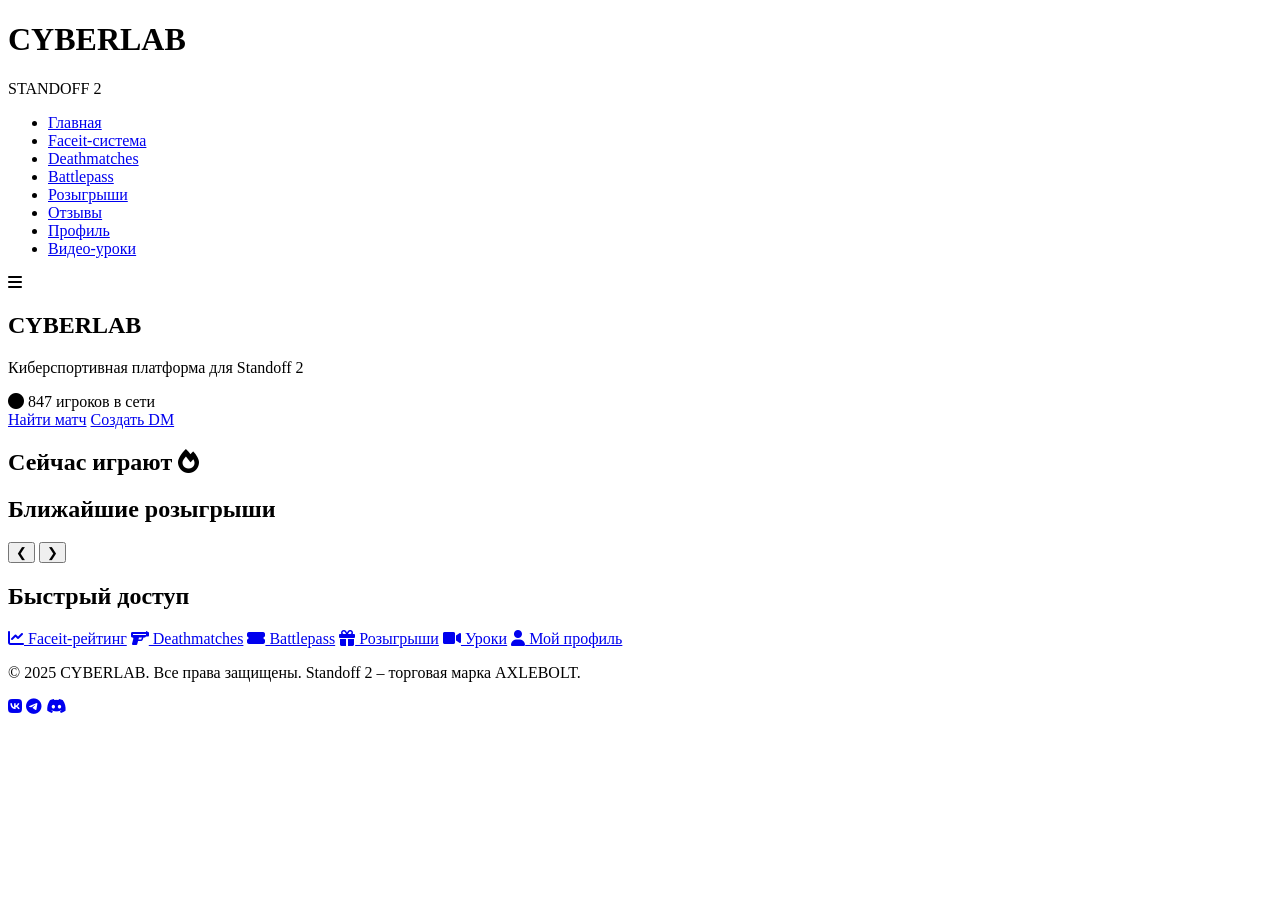
==== index.html @ 2748808c "Create index.html" ====
<!DOCTYPE html>
<html lang="ru">
<head>
    <meta charset="UTF-8">
    <meta name="viewport" content="width=device-width, initial-scale=1.0, user-scalable=yes">
    <title>CYBERLAB | Standoff 2</title>
    <link rel="stylesheet" href="css/style.css">
    <link rel="stylesheet" href="https://cdnjs.cloudflare.com/ajax/libs/font-awesome/6.0.0-beta3/css/all.min.css">
</head>
<body>
    <header>
        <div class="container">
            <div class="logo">
                <h1>CYBERLAB</h1>
                <span>STANDOFF 2</span>
            </div>
            <nav>
                <ul>
                    <li><a href="index.html" class="active">Главная</a></li>
                    <li><a href="faceit.html">Faceit-система</a></li>
                    <li><a href="deathmatches.html">Deathmatches</a></li>
                    <li><a href="battlepass.html">Battlepass</a></li>
                    <li><a href="giveaways.html">Розыгрыши</a></li>
                    <li><a href="reviews.html">Отзывы</a></li>
                    <li><a href="profile.html">Профиль</a></li>
                    <li><a href="videos.html">Видео-уроки</a></li>
                </ul>
            </nav>
            <div class="burger">
                <i class="fas fa-bars"></i>
            </div>
        </div>
    </header>

    <main>
        <!-- Hero секция -->
        <section class="hero">
            <div class="hero-overlay"></div>
            <div class="container">
                <div class="hero-content">
                    <h1>CYBERLAB</h1>
                    <p>Киберспортивная платформа для Standoff 2</p>
                    <div class="online-counter">
                        <i class="fas fa-circle"></i>
                        <span id="onlineCount">847</span> игроков в сети
                    </div>
                    <div class="hero-buttons">
                        <a href="faceit.html" class="btn-primary">Найти матч</a>
                        <a href="deathmatches.html" class="btn-secondary">Создать DM</a>
                    </div>
                </div>
            </div>
        </section>

        <!-- Блок "Сейчас играют" -->
        <section class="live-matches">
            <div class="container">
                <h2>Сейчас играют <i class="fas fa-fire"></i></h2>
                <div class="matches-grid" id="liveMatches">
                    <!-- JS заполнит -->
                </div>
            </div>
        </section>

        <!-- Карусель анонсов розыгрышей -->
        <section class="giveaway-carousel">
            <div class="container">
                <h2>Ближайшие розыгрыши</h2>
                <div class="carousel-container">
                    <div class="carousel-slide" id="carouselSlide">
                        <!-- JS заполнит -->
                    </div>
                    <button class="carousel-btn prev" id="prevBtn">&#10094;</button>
                    <button class="carousel-btn next" id="nextBtn">&#10095;</button>
                </div>
            </div>
        </section>

        <!-- Быстрый доступ -->
        <section class="quick-links">
            <div class="container">
                <h2>Быстрый доступ</h2>
                <div class="links-grid">
                    <a href="faceit.html" class="link-card"><i class="fas fa-chart-line"></i> Faceit-рейтинг</a>
                    <a href="deathmatches.html" class="link-card"><i class="fas fa-gun"></i> Deathmatches</a>
                    <a href="battlepass.html" class="link-card"><i class="fas fa-ticket-alt"></i> Battlepass</a>
                    <a href="giveaways.html" class="link-card"><i class="fas fa-gift"></i> Розыгрыши</a>
                    <a href="videos.html" class="link-card"><i class="fas fa-video"></i> Уроки</a>
                    <a href="profile.html" class="link-card"><i class="fas fa-user"></i> Мой профиль</a>
                </div>
            </div>
        </section>
    </main>

    <footer>
        <div class="container">
            <p>&copy; 2025 CYBERLAB. Все права защищены. Standoff 2 – торговая марка AXLEBOLT.</p>
            <div class="socials">
                <a href="#"><i class="fab fa-vk"></i></a>
                <a href="#"><i class="fab fa-telegram"></i></a>
                <a href="#"><i class="fab fa-discord"></i></a>
            </div>
        </div>
    </footer>

    <script src="js/main.js"></script>
</body>
</html>
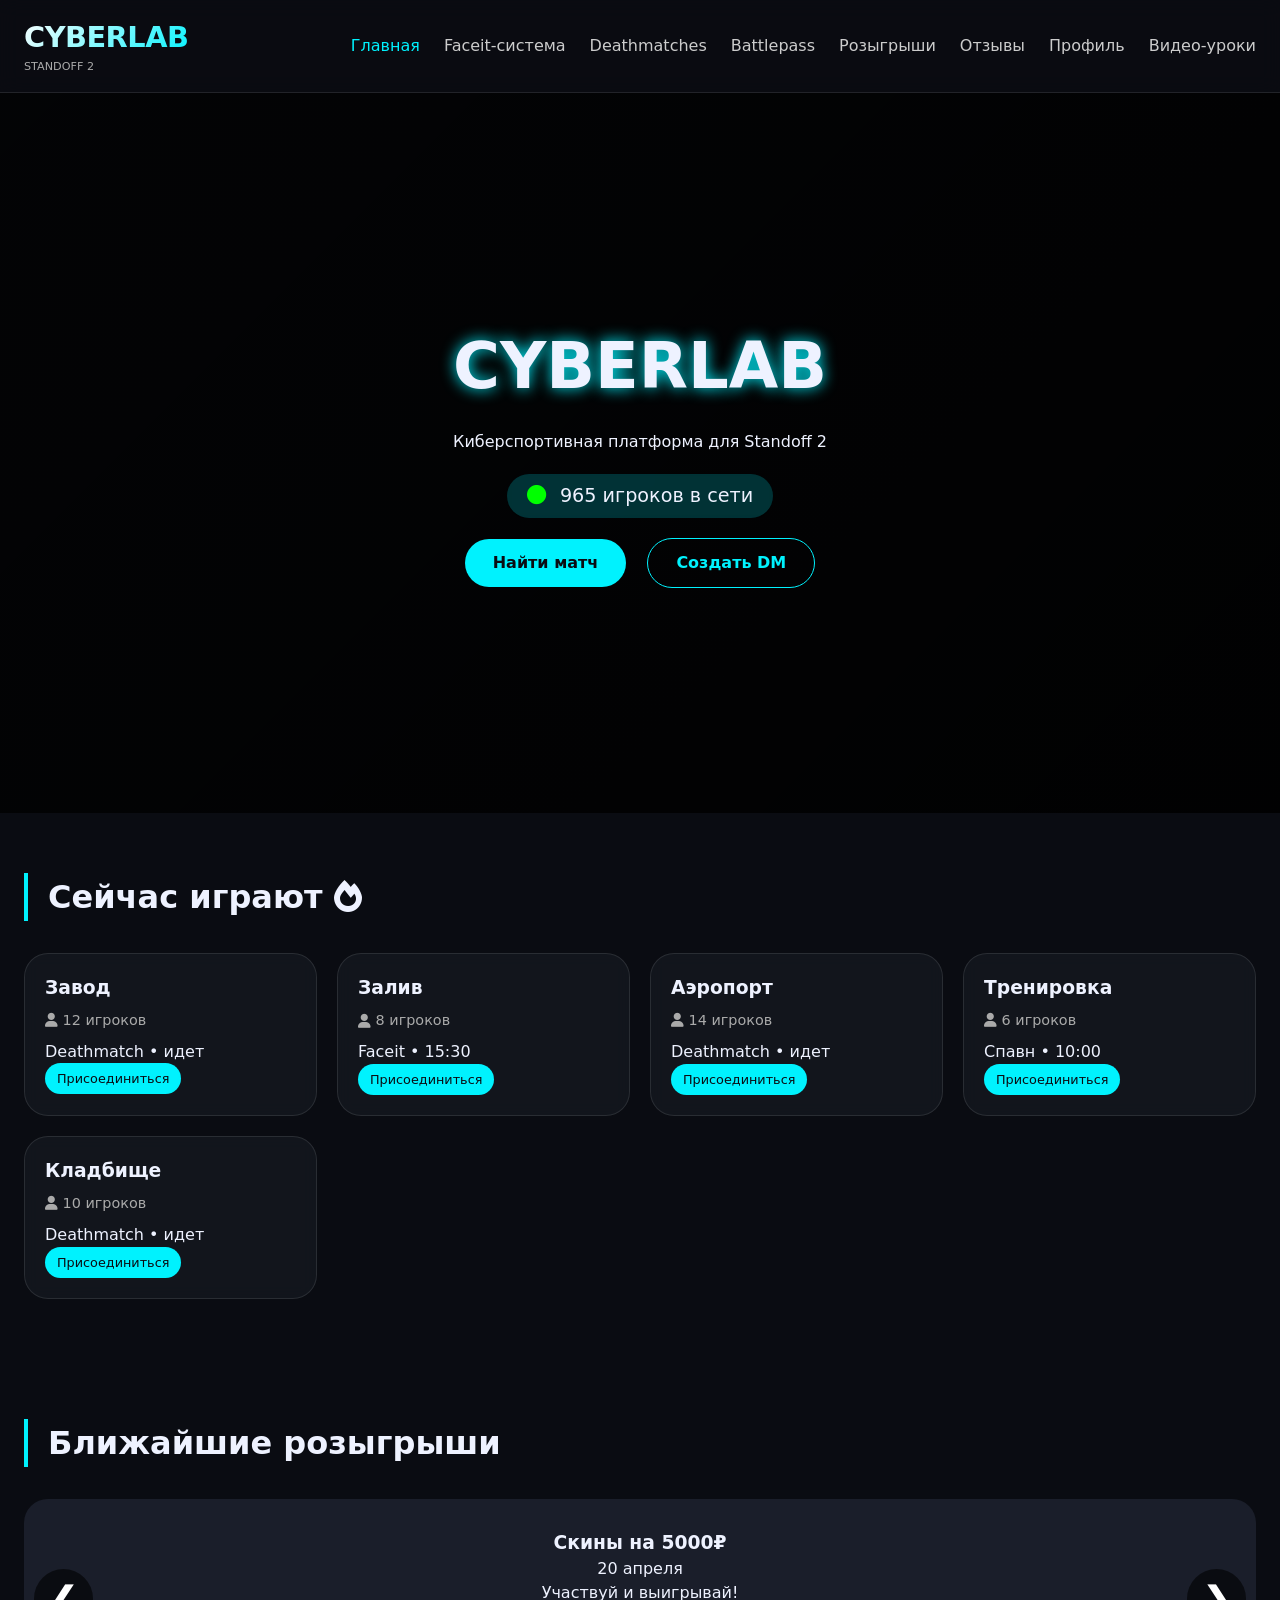
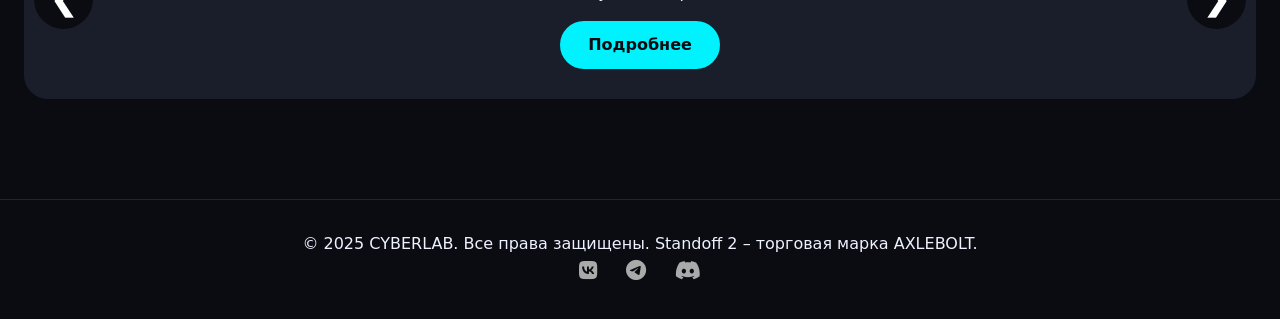
==== commit 91d1b38d: "Update index.html" ====
--- a/index.html
+++ b/index.html
@@ -75,21 +75,6 @@
                 </div>
             </div>
         </section>
-
-        <!-- Быстрый доступ -->
-        <section class="quick-links">
-            <div class="container">
-                <h2>Быстрый доступ</h2>
-                <div class="links-grid">
-                    <a href="faceit.html" class="link-card"><i class="fas fa-chart-line"></i> Faceit-рейтинг</a>
-                    <a href="deathmatches.html" class="link-card"><i class="fas fa-gun"></i> Deathmatches</a>
-                    <a href="battlepass.html" class="link-card"><i class="fas fa-ticket-alt"></i> Battlepass</a>
-                    <a href="giveaways.html" class="link-card"><i class="fas fa-gift"></i> Розыгрыши</a>
-                    <a href="videos.html" class="link-card"><i class="fas fa-video"></i> Уроки</a>
-                    <a href="profile.html" class="link-card"><i class="fas fa-user"></i> Мой профиль</a>
-                </div>
-            </div>
-        </section>
     </main>
 
     <footer>
--- a/css/style.css
+++ b/css/style.css
@@ -0,0 +1,311 @@
+* {
+    margin: 0;
+    padding: 0;
+    box-sizing: border-box;
+}
+
+body {
+    font-family: 'Segoe UI', 'Inter', system-ui, sans-serif;
+    background: #0a0c12;
+    color: #eef2ff;
+    line-height: 1.5;
+}
+
+.container {
+    max-width: 1280px;
+    margin: 0 auto;
+    padding: 0 24px;
+}
+
+/* Header */
+header {
+    background: rgba(10, 12, 18, 0.9);
+    backdrop-filter: blur(10px);
+    border-bottom: 1px solid rgba(255,255,255,0.1);
+    position: sticky;
+    top: 0;
+    z-index: 100;
+}
+header .container {
+    display: flex;
+    justify-content: space-between;
+    align-items: center;
+    padding: 16px 24px;
+}
+.logo h1 {
+    font-size: 1.8rem;
+    letter-spacing: -0.5px;
+    background: linear-gradient(135deg, #fff, #00f2fe);
+    -webkit-background-clip: text;
+    background-clip: text;
+    color: transparent;
+}
+.logo span {
+    font-size: 0.7rem;
+    color: #aaa;
+    display: block;
+}
+nav ul {
+    display: flex;
+    list-style: none;
+    gap: 24px;
+}
+nav a {
+    color: #ccc;
+    text-decoration: none;
+    font-weight: 500;
+    transition: 0.2s;
+}
+nav a:hover, nav a.active {
+    color: #00f2fe;
+}
+.burger {
+    display: none;
+    font-size: 1.5rem;
+    cursor: pointer;
+}
+
+/* Hero */
+.hero {
+    position: relative;
+    min-height: 80vh;
+    display: flex;
+    align-items: center;
+    justify-content: center;
+    text-align: center;
+    background: url('https://placehold.co/1920x1080/1a1e2a/white?text=Standoff2+Banner') center/cover no-repeat;
+}
+.hero-overlay {
+    position: absolute;
+    top: 0;
+    left: 0;
+    width: 100%;
+    height: 100%;
+    background: linear-gradient(135deg, rgba(0,0,0,0.7), rgba(0,0,0,0.9));
+}
+.hero-content {
+    position: relative;
+    z-index: 2;
+}
+.hero-content h1 {
+    font-size: 4rem;
+    margin-bottom: 1rem;
+    text-shadow: 0 0 15px #00f2fe;
+}
+.online-counter {
+    font-size: 1.2rem;
+    margin: 20px 0;
+    background: rgba(0,242,254,0.2);
+    display: inline-block;
+    padding: 8px 20px;
+    border-radius: 40px;
+    backdrop-filter: blur(4px);
+}
+.online-counter i {
+    color: #00ff00;
+    margin-right: 8px;
+}
+.btn-primary, .btn-secondary {
+    display: inline-block;
+    padding: 12px 28px;
+    border-radius: 40px;
+    text-decoration: none;
+    font-weight: bold;
+    margin: 0 8px;
+    transition: 0.2s;
+}
+.btn-primary {
+    background: #00f2fe;
+    color: #0a0c12;
+}
+.btn-primary:hover {
+    background: #00c8d4;
+    transform: scale(1.02);
+}
+.btn-secondary {
+    background: transparent;
+    border: 1px solid #00f2fe;
+    color: #00f2fe;
+}
+.btn-secondary:hover {
+    background: rgba(0,242,254,0.1);
+}
+
+/* Общие секции */
+section {
+    padding: 60px 0;
+}
+h2 {
+    font-size: 2rem;
+    margin-bottom: 32px;
+    border-left: 4px solid #00f2fe;
+    padding-left: 20px;
+}
+
+/* Сетка матчей */
+.matches-grid {
+    display: grid;
+    grid-template-columns: repeat(auto-fit, minmax(280px, 1fr));
+    gap: 20px;
+}
+.match-card {
+    background: rgba(20,24,32,0.8);
+    backdrop-filter: blur(8px);
+    border-radius: 24px;
+    padding: 20px;
+    border: 1px solid rgba(255,255,255,0.1);
+    transition: 0.2s;
+}
+.match-card:hover {
+    border-color: #00f2fe;
+    transform: translateY(-4px);
+}
+.match-card h3 {
+    margin-bottom: 8px;
+}
+.match-card .players {
+    color: #aaa;
+    font-size: 0.9rem;
+    margin: 8px 0;
+}
+.match-card .btn-sm {
+    background: #00f2fe;
+    color: #0a0c12;
+    padding: 6px 12px;
+    border-radius: 20px;
+    text-decoration: none;
+    font-size: 0.8rem;
+    display: inline-block;
+}
+
+/* Карусель */
+.carousel-container {
+    position: relative;
+    overflow: hidden;
+    border-radius: 24px;
+}
+.carousel-slide {
+    display: flex;
+    transition: transform 0.5s ease;
+}
+.carousel-slide .giveaway-item {
+    min-width: 100%;
+    background: #1a1e2a;
+    padding: 30px;
+    text-align: center;
+}
+.carousel-btn {
+    position: absolute;
+    top: 50%;
+    transform: translateY(-50%);
+    background: rgba(0,0,0,0.6);
+    color: white;
+    border: none;
+    font-size: 2rem;
+    cursor: pointer;
+    padding: 0 16px;
+    height: 60px;
+    border-radius: 30px;
+}
+.prev { left: 10px; }
+.next { right: 10px; }
+
+/* Быстрые ссылки */
+.links-grid {
+    display: grid;
+    grid-template-columns: repeat(auto-fit, minmax(180px, 1fr));
+    gap: 20px;
+}
+.link-card {
+    background: rgba(20,24,32,0.7);
+    border-radius: 24px;
+    padding: 24px;
+    text-align: center;
+    text-decoration: none;
+    color: white;
+    transition: 0.2s;
+}
+.link-card i {
+    font-size: 2rem;
+    margin-bottom: 12px;
+    display: block;
+}
+.link-card:hover {
+    background: #00f2fe;
+    color: #0a0c12;
+    transform: translateY(-4px);
+}
+
+/* Таблицы и формы (для других страниц) */
+.table-container {
+    overflow-x: auto;
+    background: rgba(20,24,32,0.7);
+    border-radius: 24px;
+    padding: 16px;
+}
+table {
+    width: 100%;
+    border-collapse: collapse;
+}
+th, td {
+    padding: 12px;
+    text-align: left;
+    border-bottom: 1px solid rgba(255,255,255,0.1);
+}
+th {
+    color: #00f2fe;
+}
+input, textarea, select {
+    background: #2a2e3a;
+    border: 1px solid #3a3e4a;
+    padding: 12px;
+    border-radius: 12px;
+    color: white;
+    width: 100%;
+    margin: 8px 0;
+}
+button {
+    background: #00f2fe;
+    border: none;
+    padding: 12px 24px;
+    border-radius: 40px;
+    font-weight: bold;
+    cursor: pointer;
+}
+
+footer {
+    text-align: center;
+    padding: 32px 0;
+    border-top: 1px solid rgba(255,255,255,0.1);
+    margin-top: 40px;
+}
+.socials a {
+    color: #aaa;
+    margin: 0 12px;
+    font-size: 1.3rem;
+}
+.socials a:hover {
+    color: #00f2fe;
+}
+
+@media (max-width: 768px) {
+    nav ul {
+        display: none;
+        flex-direction: column;
+        background: #0a0c12;
+        position: absolute;
+        top: 70px;
+        left: 0;
+        width: 100%;
+        padding: 20px;
+    }
+    nav ul.show {
+        display: flex;
+    }
+    .burger {
+        display: block;
+    }
+    .hero-content h1 {
+        font-size: 2.5rem;
+    }
+}
